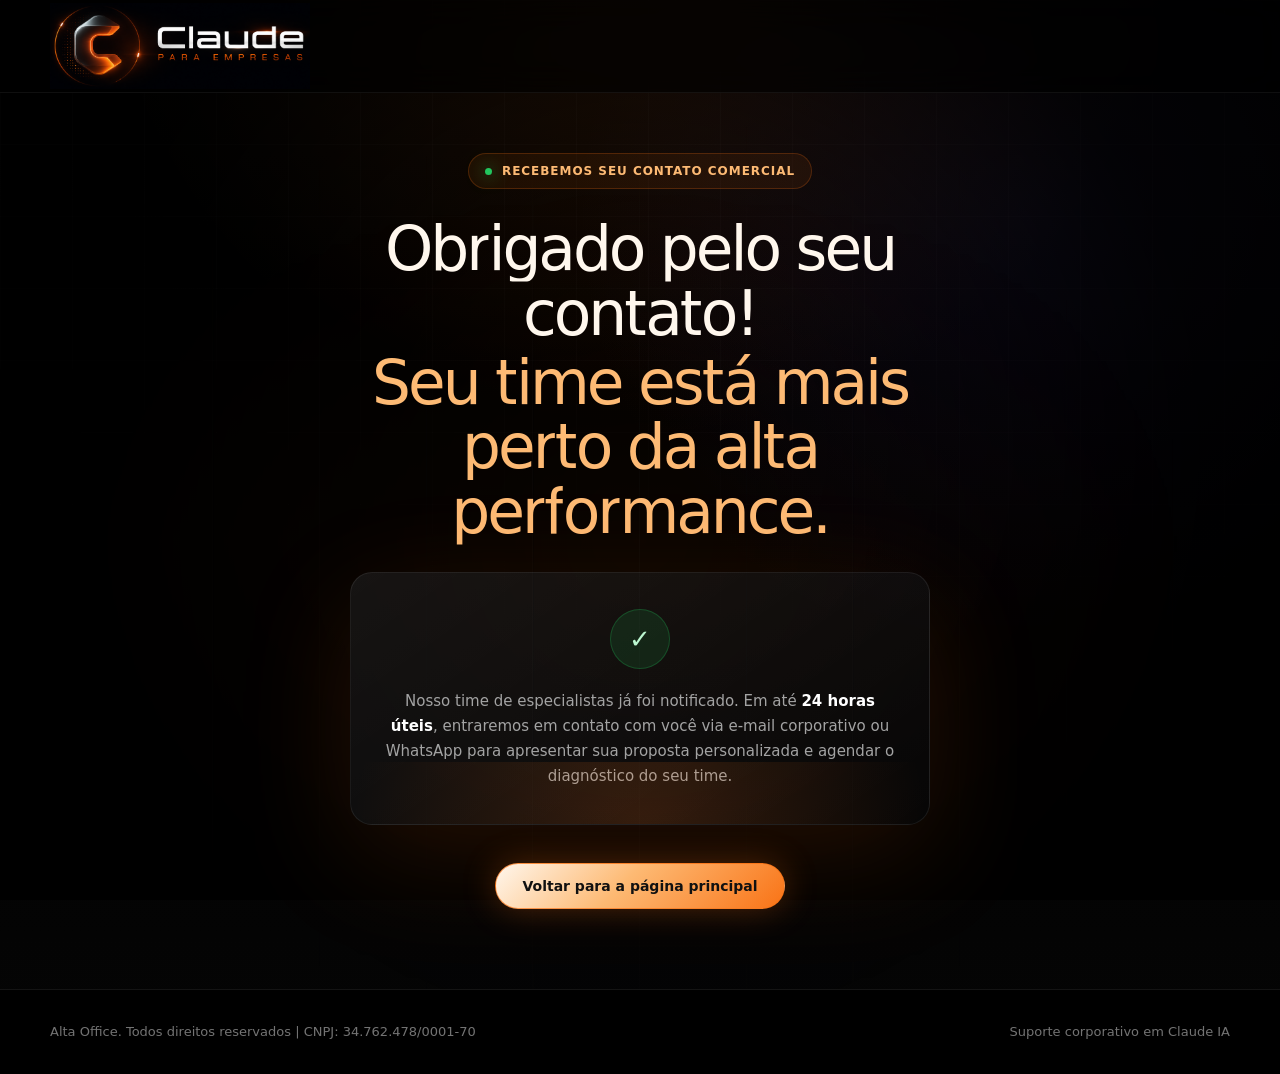
==== obrigado.html @ 801f6da3 "feat: mentoria landing page finalizada com dark mode e ajustes mobile" ====
<!DOCTYPE html>
<html lang="pt-BR">
<head>
  <!-- Google Tag Manager -->
  <script>(function(w,d,s,l,i){w[l]=w[l]||[];w[l].push({'gtm.start':
  new Date().getTime(),event:'gtm.js'});var f=d.getElementsByTagName(s)[0],
  j=d.createElement(s),dl=l!='dataLayer'?'&l='+l:'';j.async=true;j.src=
  'https://www.googletagmanager.com/gtm.js?id='+i+dl;f.parentNode.insertBefore(j,f);
  })(window,document,'script','dataLayer','GTM-MDLHX9NX');</script>
  <!-- End Google Tag Manager -->
  <meta charset="UTF-8" />
  <meta name="viewport" content="width=device-width, initial-scale=1.0" />
  <title>Obrigado! | Claude para Empresas</title>
  <meta name="description" content="Agradecemos pelas suas informações. Nosso time de especialistas entrará em contato em breve." />
  <style>
    :root {
      --bg: #000;
      --bg-soft: #050505;
      --panel: #0d0d0d;
      --panel-2: #141414;
      --line: rgba(255, 255, 255, 0.08);
      --line-strong: rgba(249, 115, 22, 0.28);
      --text: #fff7ed;
      --muted: #a3a3a3;
      --muted-2: #737373;
      --orange: #f97316;
      --orange-soft: #fdba74;
      --radius: 18px;
      --shadow: 0 30px 120px rgba(249, 115, 22, 0.14);
    }

    * { box-sizing: border-box; margin: 0; padding: 0; }
    html { scroll-behavior: smooth; }
    body {
      min-height: 100vh;
      background:
        radial-gradient(circle at 50% -10%, rgba(249, 115, 22, 0.20), transparent 34rem),
        radial-gradient(circle at 80% 20%, rgba(124, 106, 247, 0.12), transparent 28rem),
        linear-gradient(180deg, #050505 0%, #000 35%, #050505 100%);
      color: var(--text);
      font-family: Inter, ui-sans-serif, system-ui, -apple-system, BlinkMacSystemFont, "Segoe UI", sans-serif;
      line-height: 1.5;
      overflow-x: hidden;
      display: flex;
      flex-direction: column;
      justify-content: space-between;
    }

    body::before {
      content: "";
      position: fixed;
      inset: 0;
      z-index: -2;
      pointer-events: none;
      background-image:
        linear-gradient(rgba(255, 255, 255, 0.035) 1px, transparent 1px),
        linear-gradient(90deg, rgba(255, 255, 255, 0.035) 1px, transparent 1px);
      background-size: 72px 72px;
      mask-image: linear-gradient(to bottom, black, transparent 82%);
    }

    body::after {
      content: "";
      position: fixed;
      inset: 0;
      z-index: -1;
      pointer-events: none;
      background: radial-gradient(circle at center, transparent 0, rgba(0, 0, 0, 0.76) 72%);
    }

    a { color: inherit; text-decoration: none; }
    button { cursor: pointer; border: none; outline: none; }
    
    .shell { width: min(1180px, calc(100% - 40px)); margin: 0 auto; }

    .nav {
      border-bottom: 1px solid rgba(255, 255, 255, 0.06);
      background: rgba(0, 0, 0, 0.62);
      backdrop-filter: blur(18px);
      width: 100%;
    }
    .nav-inner {
      height: 92px;
      display: flex;
      align-items: center;
      justify-content: space-between;
      gap: 24px;
    }
    .brand {
      display: inline-flex;
      align-items: center;
      gap: 12px;
      font-weight: 650;
      letter-spacing: -0.02em;
    }
    .brand-logo {
      display: block;
      width: min(260px, 50vw);
      height: auto;
      object-fit: contain;
    }

    .btn {
      position: relative;
      overflow: hidden;
      isolation: isolate;
      min-height: 46px;
      display: inline-flex;
      align-items: center;
      justify-content: center;
      gap: 10px;
      border-radius: 999px;
      border: 1px solid rgba(255, 255, 255, 0.10);
      background: rgba(255, 255, 255, 0.05);
      color: #fff;
      padding: 0 26px;
      font-weight: 650;
      font-size: 14px;
      transition: transform 180ms ease, border-color 180ms ease, background 180ms ease, box-shadow 180ms ease;
    }
    @keyframes rotate-beam {
      from { transform: rotate(0deg); }
      to { transform: rotate(360deg); }
    }
    .btn::before {
      content: "";
      position: absolute;
      inset: 0;
      z-index: 1;
      opacity: 0;
      padding: 1px;
      border-radius: inherit;
      background: conic-gradient(from 0deg at 50% 50%, transparent 0deg, rgba(255, 255, 255, 0.55) 58deg, transparent 118deg);
      -webkit-mask: linear-gradient(#fff 0 0) content-box, linear-gradient(#fff 0 0);
      -webkit-mask-composite: xor;
      mask: linear-gradient(#fff 0 0) content-box, linear-gradient(#fff 0 0);
      mask-composite: exclude;
      pointer-events: none;
      transition: opacity 220ms ease;
      animation: rotate-beam 2.2s linear infinite;
    }
    .btn:hover::before { opacity: 1; }
    .btn:hover {
      transform: translateY(-2px);
      border-color: rgba(255, 255, 255, 0.22);
      background: rgba(255, 255, 255, 0.08);
    }
    .btn.primary {
      border-color: rgba(249, 115, 22, 0.72);
      color: #111;
      background: linear-gradient(135deg, #fff7ed, #fdba74 44%, #f97316);
      box-shadow: 0 0 34px rgba(249, 115, 22, 0.28);
    }
    .btn.primary:hover { box-shadow: 0 0 52px rgba(249, 115, 22, 0.42); }

    .thank-you-section {
      position: relative;
      flex-grow: 1;
      display: grid;
      place-items: center;
      padding: 60px 0 80px;
      overflow: hidden;
    }

    .hero-animation-grid {
      position: absolute;
      inset: 0;
      z-index: 0;
      display: grid;
      grid-template-columns: repeat(12, minmax(0, 1fr));
      pointer-events: none;
      opacity: 0.22;
      mask-image: radial-gradient(circle at 50% 50%, black, transparent 76%);
      -webkit-mask-image: radial-gradient(circle at 50% 50%, black, transparent 76%);
    }
    .bg-column {
      min-height: 100%;
      border-right: 1px solid rgba(255, 255, 255, 0.08);
      background: linear-gradient(180deg, rgba(249, 115, 22, 0), rgba(249, 115, 22, 0.18), rgba(124, 106, 247, 0.10));
      clip-path: inset(100% 0 0 0);
      transition: clip-path 1500ms cubic-bezier(0.65, 0, 0.35, 1);
    }
    .bg-column.active { clip-path: inset(0 0 0 0); }

    .content-wrapper {
      position: relative;
      z-index: 1;
      text-align: center;
      max-width: 780px;
      width: 100%;
      display: flex;
      flex-direction: column;
      align-items: center;
      gap: 28px;
    }

    .eyebrow {
      display: inline-flex;
      align-items: center;
      gap: 10px;
      color: var(--orange-soft);
      border: 1px solid rgba(249, 115, 22, 0.22);
      background: rgba(249, 115, 22, 0.08);
      border-radius: 999px;
      padding: 8px 16px;
      font-size: 12px;
      font-weight: 700;
      letter-spacing: 0.08em;
      text-transform: uppercase;
    }
    .eyebrow::before {
      content: "";
      width: 7px;
      height: 7px;
      border-radius: 50%;
      background: #22c55e;
      box-shadow: 0 0 18px #22c55e;
    }

    h1 {
      font-size: clamp(2.4rem, 4.8vw, 4.3rem);
      line-height: 1.05;
      font-weight: 500;
      letter-spacing: -0.05em;
      color: var(--text);
      max-width: 680px;
    }
    .gradient-text {
      display: block;
      margin-top: 0.08em;
      color: var(--orange-soft);
      background: none;
      -webkit-background-clip: initial;
      background-clip: initial;
    }
    .gradient-text .char { color: var(--orange-soft); }

    .char {
      display: inline-block;
      opacity: 0;
      transform: translateY(100%);
      clip-path: polygon(0 0, 100% 0, 100% 0, 0 0);
      transition: opacity 800ms cubic-bezier(0.16, 1, 0.3, 1), transform 800ms cubic-bezier(0.16, 1, 0.3, 1), clip-path 800ms cubic-bezier(0.16, 1, 0.3, 1);
    }
    .word { display: inline-block; white-space: nowrap; }
    .char.revealed {
      opacity: 1;
      transform: translateY(0);
      clip-path: polygon(0 0, 100% 0, 100% 100%, 0 100%);
    }

    .animate-on-scroll {
      opacity: 0.01;
      filter: blur(10px);
      transform: translateY(24px);
      transition: opacity 900ms cubic-bezier(0.25, 0.46, 0.45, 0.94), filter 900ms cubic-bezier(0.25, 0.46, 0.45, 0.94), transform 900ms cubic-bezier(0.25, 0.46, 0.45, 0.94);
    }
    .animate-on-scroll.in-view {
      opacity: 1;
      filter: blur(0);
      transform: translateY(0);
    }

    .info-card {
      position: relative;
      overflow: hidden;
      border: 1px solid rgba(255, 255, 255, 0.08);
      border-radius: 22px;
      padding: 36px 28px;
      background: linear-gradient(145deg, rgba(255, 255, 255, 0.075), rgba(255, 255, 255, 0.025));
      box-shadow: var(--shadow);
      max-width: 580px;
      width: 100%;
      transition: transform 180ms ease, border-color 180ms ease, background 180ms ease;
    }
    .info-card::before {
      content: "";
      position: absolute;
      inset: 0;
      z-index: 2;
      pointer-events: none;
      border-radius: inherit;
      opacity: 0;
      background: radial-gradient(720px circle at var(--mouse-x, 50%) var(--mouse-y, 50%), rgba(255, 255, 255, 0.08), transparent 42%);
      transition: opacity 400ms ease;
    }
    .info-card:hover::before { opacity: 1; }
    .info-card:hover {
      border-color: rgba(249, 115, 22, 0.32);
      background: linear-gradient(145deg, rgba(249, 115, 22, 0.10), rgba(255, 255, 255, 0.025));
    }
    .info-card::after {
      content: "";
      position: absolute;
      inset: auto -20% -35% -20%;
      height: 150px;
      background: radial-gradient(circle, rgba(249, 115, 22, 0.18), transparent 70%);
      pointer-events: none;
    }

    .success-mark {
      width: 60px;
      height: 60px;
      display: grid;
      place-items: center;
      margin: 0 auto 20px;
      border-radius: 50%;
      color: #bbf7d0;
      background: rgba(34, 197, 94, 0.12);
      border: 1px solid rgba(34, 197, 94, 0.25);
      font-size: 26px;
      font-weight: 800;
    }

    .info-card p {
      color: var(--muted);
      font-size: 15px;
      line-height: 1.65;
    }
    .info-card strong {
      color: #fff;
    }

    .actions {
      display: flex;
      flex-wrap: wrap;
      justify-content: center;
      gap: 14px;
      margin-top: 10px;
    }

    .footer {
      border-top: 1px solid var(--line);
      background: #000;
      padding: 32px 0;
      width: 100%;
    }
    .footer-inner {
      display: flex;
      justify-content: space-between;
      align-items: center;
      gap: 20px;
    }
    .footer p, .legal { color: var(--muted-2); font-size: 13px; }

    @media (max-width: 768px) {
      .footer-inner {
        flex-direction: column;
        text-align: center;
      }
      .hero-animation-grid { grid-template-columns: repeat(6, minmax(0, 1fr)); }
      .info-card { padding: 28px 20px; }
    }
  </style>
</head>
<body>
  <!-- Google Tag Manager (noscript) -->
  <noscript><iframe src="https://www.googletagmanager.com/ns.html?id=GTM-MDLHX9NX"
  height="0" width="0" style="display:none;visibility:hidden"></iframe></noscript>
  <!-- End Google Tag Manager (noscript) -->

  <nav class="nav">
    <div class="shell nav-inner">
      <a href="lp-oficial-empresas.html" class="brand" aria-label="Voltar para Claude para Empresas">
        <img class="brand-logo" src="assets/claude-empresas-logo.png" alt="Claude para Empresas" />
      </a>
    </div>
  </nav>

  <main class="thank-you-section">
    <div class="hero-animation-grid" id="bg-grid" aria-hidden="true"></div>
    <div class="shell content-wrapper">
      <span class="eyebrow">Recebemos seu contato comercial</span>
      <h1 id="hero-title">Obrigado pelo seu contato!<span class="gradient-text">Seu time está mais perto da alta performance.</span></h1>
      
      <div class="info-card animate-on-scroll">
        <div class="success-mark">✓</div>
        <p>
          Nosso time de especialistas já foi notificado. Em até <strong>24 horas úteis</strong>, entraremos em contato com você via e-mail corporativo ou WhatsApp para apresentar sua proposta personalizada e agendar o diagnóstico do seu time.
        </p>
      </div>

      <div class="actions animate-on-scroll">
        <a href="lp-oficial-empresas.html" class="btn primary">Voltar para a página principal</a>
      </div>
    </div>
  </main>

  <footer class="footer">
    <div class="shell footer-inner">
      <div class="legal">
        Alta Office. Todos direitos reservados | CNPJ: 34.762.478/0001-70
      </div>
      <p class="legal">Suporte corporativo em Claude IA</p>
    </div>
  </footer>

  <script>
    (function initThankYouPage() {
      const prefersReducedMotion = window.matchMedia("(prefers-reduced-motion: reduce)").matches;

      // 1. Column background stagger animation
      const bgGrid = document.getElementById("bg-grid");
      if (bgGrid) {
        const columnCount = window.innerWidth < 640 ? 6 : 12;
        for (let index = 0; index < columnCount; index += 1) {
          const column = document.createElement("div");
          column.className = "bg-column";
          bgGrid.appendChild(column);
          window.setTimeout(() => column.classList.add("active"), 120 + index * 90);
        }
      }

      // 2. Splitting hero title text for reveal animation
      const title = document.getElementById("hero-title");
      if (title) {
        let charIndex = 0;
        const splitTextNode = node => {
          const fragment = document.createDocumentFragment();
          node.textContent.split(/(\s+)/).forEach(token => {
            if (!token) return;
            if (/^\s+$/.test(token)) {
              fragment.appendChild(document.createTextNode(token));
              return;
            }
            const word = document.createElement("span");
            word.className = "word";
            token.split("").forEach(char => {
              const span = document.createElement("span");
              span.className = "char";
              span.textContent = char;
              span.style.transitionDelay = `${Math.min(charIndex * 24, 1200)}ms`;
              charIndex += 1;
              word.appendChild(span);
            });
            fragment.appendChild(word);
          });
          node.replaceWith(fragment);
        };

        const walker = document.createTreeWalker(title, NodeFilter.SHOW_TEXT);
        const textNodes = [];
        while (walker.nextNode()) textNodes.push(walker.currentNode);
        textNodes.forEach(splitTextNode);

        window.setTimeout(() => {
          title.querySelectorAll(".char").forEach(char => char.classList.add("revealed"));
        }, prefersReducedMotion ? 0 : 120);
      }

      // 3. Staggered animations for scroll/fade elements
      const animatedSelectors = [
        ".thank-you-section .eyebrow",
        ".info-card",
        ".actions",
        ".legal"
      ];
      const animatedElements = document.querySelectorAll(animatedSelectors.join(","));
      animatedElements.forEach((element, index) => {
        element.classList.add("animate-on-scroll");
        element.style.transitionDelay = `${Math.min((index % 4) * 100, 400)}ms`;
        element.classList.add("in-view"); // All in one fold, animate immediately
      });

      // 4. Flashlight pointer hover tracking
      const flashlightElements = document.querySelectorAll(".info-card");
      window.addEventListener("pointermove", event => {
        flashlightElements.forEach(element => {
          const rect = element.getBoundingClientRect();
          element.style.setProperty("--mouse-x", `${event.clientX - rect.left}px`);
          element.style.setProperty("--mouse-y", `${event.clientY - rect.top}px`);
        });
      }, { passive: true });
    })();
  </script>
</body>
</html>
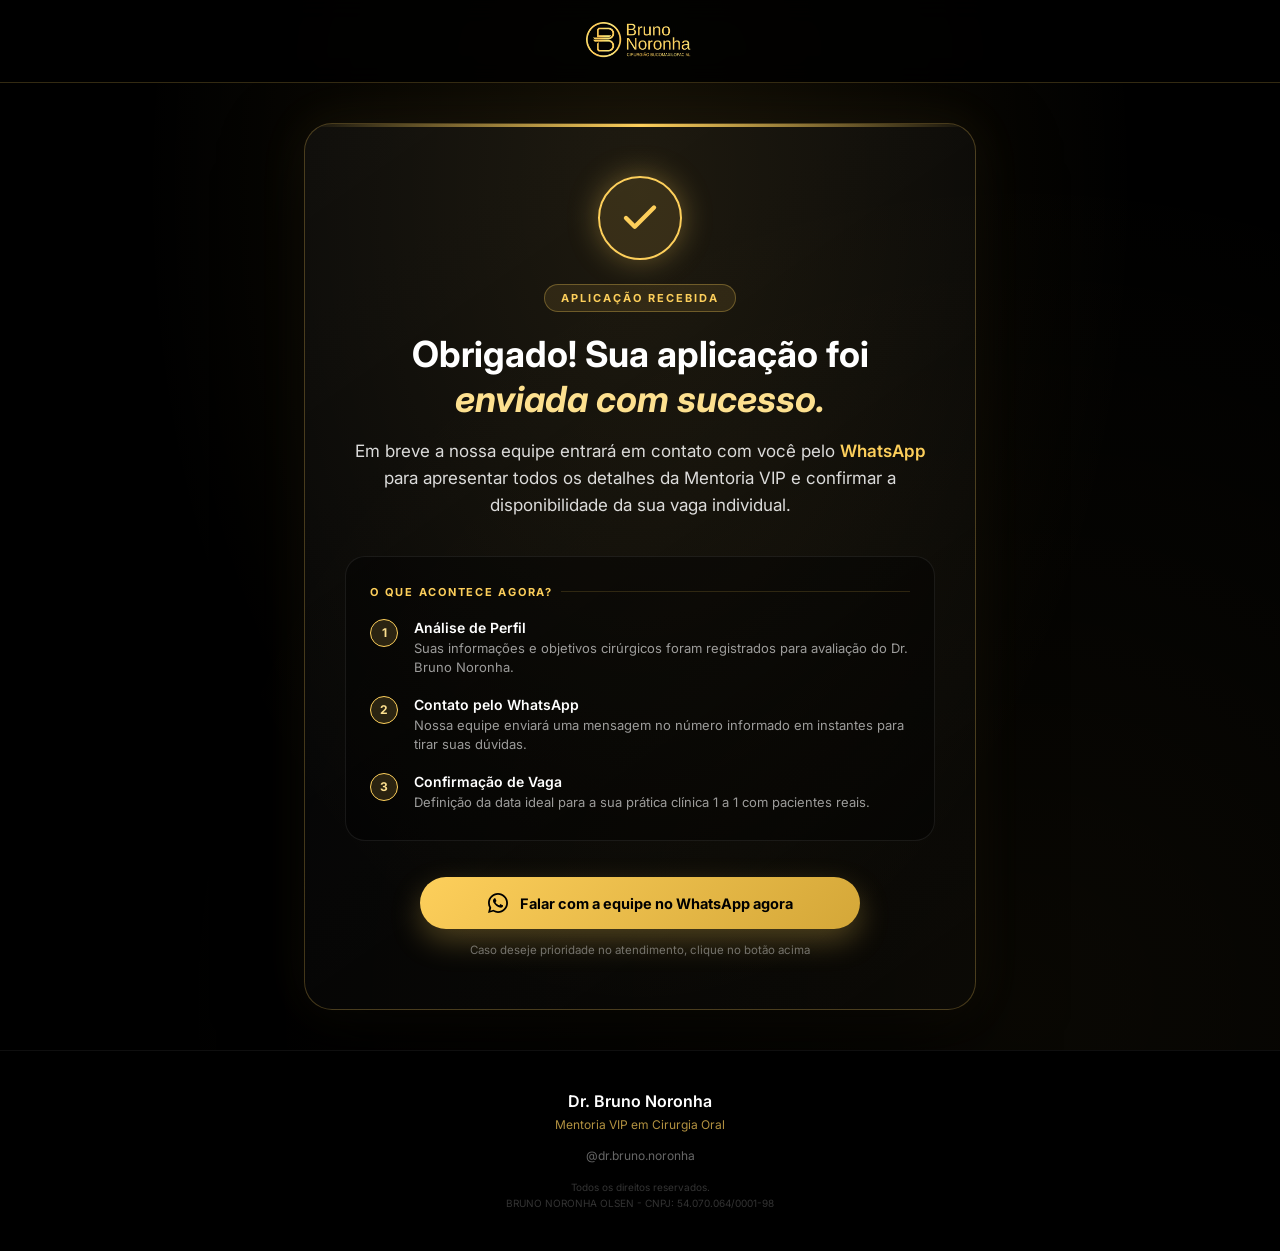
==== commit 3d358345: "feat: criar pagina de obrigado e redirecionar apos envio do formulario" ====
--- a/obrigado.html
+++ b/obrigado.html
@@ -1,477 +1,414 @@
 <!DOCTYPE html>
 <html lang="pt-BR">
 <head>
-  <!-- Google Tag Manager -->
-  <script>(function(w,d,s,l,i){w[l]=w[l]||[];w[l].push({'gtm.start':
-  new Date().getTime(),event:'gtm.js'});var f=d.getElementsByTagName(s)[0],
-  j=d.createElement(s),dl=l!='dataLayer'?'&l='+l:'';j.async=true;j.src=
-  'https://www.googletagmanager.com/gtm.js?id='+i+dl;f.parentNode.insertBefore(j,f);
-  })(window,document,'script','dataLayer','GTM-MDLHX9NX');</script>
-  <!-- End Google Tag Manager -->
-  <meta charset="UTF-8" />
-  <meta name="viewport" content="width=device-width, initial-scale=1.0" />
-  <title>Obrigado! | Claude para Empresas</title>
-  <meta name="description" content="Agradecemos pelas suas informações. Nosso time de especialistas entrará em contato em breve." />
-  <style>
-    :root {
-      --bg: #000;
-      --bg-soft: #050505;
-      --panel: #0d0d0d;
-      --panel-2: #141414;
-      --line: rgba(255, 255, 255, 0.08);
-      --line-strong: rgba(249, 115, 22, 0.28);
-      --text: #fff7ed;
-      --muted: #a3a3a3;
-      --muted-2: #737373;
-      --orange: #f97316;
-      --orange-soft: #fdba74;
-      --radius: 18px;
-      --shadow: 0 30px 120px rgba(249, 115, 22, 0.14);
-    }
-
-    * { box-sizing: border-box; margin: 0; padding: 0; }
-    html { scroll-behavior: smooth; }
-    body {
-      min-height: 100vh;
-      background:
-        radial-gradient(circle at 50% -10%, rgba(249, 115, 22, 0.20), transparent 34rem),
-        radial-gradient(circle at 80% 20%, rgba(124, 106, 247, 0.12), transparent 28rem),
-        linear-gradient(180deg, #050505 0%, #000 35%, #050505 100%);
-      color: var(--text);
-      font-family: Inter, ui-sans-serif, system-ui, -apple-system, BlinkMacSystemFont, "Segoe UI", sans-serif;
-      line-height: 1.5;
-      overflow-x: hidden;
-      display: flex;
-      flex-direction: column;
-      justify-content: space-between;
-    }
-
-    body::before {
-      content: "";
-      position: fixed;
-      inset: 0;
-      z-index: -2;
-      pointer-events: none;
-      background-image:
-        linear-gradient(rgba(255, 255, 255, 0.035) 1px, transparent 1px),
-        linear-gradient(90deg, rgba(255, 255, 255, 0.035) 1px, transparent 1px);
-      background-size: 72px 72px;
-      mask-image: linear-gradient(to bottom, black, transparent 82%);
-    }
-
-    body::after {
-      content: "";
-      position: fixed;
-      inset: 0;
-      z-index: -1;
-      pointer-events: none;
-      background: radial-gradient(circle at center, transparent 0, rgba(0, 0, 0, 0.76) 72%);
-    }
-
-    a { color: inherit; text-decoration: none; }
-    button { cursor: pointer; border: none; outline: none; }
-    
-    .shell { width: min(1180px, calc(100% - 40px)); margin: 0 auto; }
-
-    .nav {
-      border-bottom: 1px solid rgba(255, 255, 255, 0.06);
-      background: rgba(0, 0, 0, 0.62);
-      backdrop-filter: blur(18px);
-      width: 100%;
-    }
-    .nav-inner {
-      height: 92px;
-      display: flex;
-      align-items: center;
-      justify-content: space-between;
-      gap: 24px;
-    }
-    .brand {
-      display: inline-flex;
-      align-items: center;
-      gap: 12px;
-      font-weight: 650;
-      letter-spacing: -0.02em;
-    }
-    .brand-logo {
-      display: block;
-      width: min(260px, 50vw);
-      height: auto;
-      object-fit: contain;
-    }
-
-    .btn {
-      position: relative;
-      overflow: hidden;
-      isolation: isolate;
-      min-height: 46px;
-      display: inline-flex;
-      align-items: center;
-      justify-content: center;
-      gap: 10px;
-      border-radius: 999px;
-      border: 1px solid rgba(255, 255, 255, 0.10);
-      background: rgba(255, 255, 255, 0.05);
-      color: #fff;
-      padding: 0 26px;
-      font-weight: 650;
-      font-size: 14px;
-      transition: transform 180ms ease, border-color 180ms ease, background 180ms ease, box-shadow 180ms ease;
-    }
-    @keyframes rotate-beam {
-      from { transform: rotate(0deg); }
-      to { transform: rotate(360deg); }
-    }
-    .btn::before {
-      content: "";
-      position: absolute;
-      inset: 0;
-      z-index: 1;
-      opacity: 0;
-      padding: 1px;
-      border-radius: inherit;
-      background: conic-gradient(from 0deg at 50% 50%, transparent 0deg, rgba(255, 255, 255, 0.55) 58deg, transparent 118deg);
-      -webkit-mask: linear-gradient(#fff 0 0) content-box, linear-gradient(#fff 0 0);
-      -webkit-mask-composite: xor;
-      mask: linear-gradient(#fff 0 0) content-box, linear-gradient(#fff 0 0);
-      mask-composite: exclude;
-      pointer-events: none;
-      transition: opacity 220ms ease;
-      animation: rotate-beam 2.2s linear infinite;
-    }
-    .btn:hover::before { opacity: 1; }
-    .btn:hover {
-      transform: translateY(-2px);
-      border-color: rgba(255, 255, 255, 0.22);
-      background: rgba(255, 255, 255, 0.08);
-    }
-    .btn.primary {
-      border-color: rgba(249, 115, 22, 0.72);
-      color: #111;
-      background: linear-gradient(135deg, #fff7ed, #fdba74 44%, #f97316);
-      box-shadow: 0 0 34px rgba(249, 115, 22, 0.28);
-    }
-    .btn.primary:hover { box-shadow: 0 0 52px rgba(249, 115, 22, 0.42); }
-
-    .thank-you-section {
-      position: relative;
-      flex-grow: 1;
-      display: grid;
-      place-items: center;
-      padding: 60px 0 80px;
-      overflow: hidden;
-    }
-
-    .hero-animation-grid {
-      position: absolute;
-      inset: 0;
-      z-index: 0;
-      display: grid;
-      grid-template-columns: repeat(12, minmax(0, 1fr));
-      pointer-events: none;
-      opacity: 0.22;
-      mask-image: radial-gradient(circle at 50% 50%, black, transparent 76%);
-      -webkit-mask-image: radial-gradient(circle at 50% 50%, black, transparent 76%);
-    }
-    .bg-column {
-      min-height: 100%;
-      border-right: 1px solid rgba(255, 255, 255, 0.08);
-      background: linear-gradient(180deg, rgba(249, 115, 22, 0), rgba(249, 115, 22, 0.18), rgba(124, 106, 247, 0.10));
-      clip-path: inset(100% 0 0 0);
-      transition: clip-path 1500ms cubic-bezier(0.65, 0, 0.35, 1);
-    }
-    .bg-column.active { clip-path: inset(0 0 0 0); }
-
-    .content-wrapper {
-      position: relative;
-      z-index: 1;
-      text-align: center;
-      max-width: 780px;
-      width: 100%;
-      display: flex;
-      flex-direction: column;
-      align-items: center;
-      gap: 28px;
-    }
-
-    .eyebrow {
-      display: inline-flex;
-      align-items: center;
-      gap: 10px;
-      color: var(--orange-soft);
-      border: 1px solid rgba(249, 115, 22, 0.22);
-      background: rgba(249, 115, 22, 0.08);
-      border-radius: 999px;
-      padding: 8px 16px;
-      font-size: 12px;
-      font-weight: 700;
-      letter-spacing: 0.08em;
-      text-transform: uppercase;
-    }
-    .eyebrow::before {
-      content: "";
-      width: 7px;
-      height: 7px;
-      border-radius: 50%;
-      background: #22c55e;
-      box-shadow: 0 0 18px #22c55e;
-    }
-
-    h1 {
-      font-size: clamp(2.4rem, 4.8vw, 4.3rem);
-      line-height: 1.05;
-      font-weight: 500;
-      letter-spacing: -0.05em;
-      color: var(--text);
-      max-width: 680px;
-    }
-    .gradient-text {
-      display: block;
-      margin-top: 0.08em;
-      color: var(--orange-soft);
-      background: none;
-      -webkit-background-clip: initial;
-      background-clip: initial;
-    }
-    .gradient-text .char { color: var(--orange-soft); }
-
-    .char {
-      display: inline-block;
-      opacity: 0;
-      transform: translateY(100%);
-      clip-path: polygon(0 0, 100% 0, 100% 0, 0 0);
-      transition: opacity 800ms cubic-bezier(0.16, 1, 0.3, 1), transform 800ms cubic-bezier(0.16, 1, 0.3, 1), clip-path 800ms cubic-bezier(0.16, 1, 0.3, 1);
-    }
-    .word { display: inline-block; white-space: nowrap; }
-    .char.revealed {
-      opacity: 1;
-      transform: translateY(0);
-      clip-path: polygon(0 0, 100% 0, 100% 100%, 0 100%);
-    }
-
-    .animate-on-scroll {
-      opacity: 0.01;
-      filter: blur(10px);
-      transform: translateY(24px);
-      transition: opacity 900ms cubic-bezier(0.25, 0.46, 0.45, 0.94), filter 900ms cubic-bezier(0.25, 0.46, 0.45, 0.94), transform 900ms cubic-bezier(0.25, 0.46, 0.45, 0.94);
-    }
-    .animate-on-scroll.in-view {
-      opacity: 1;
-      filter: blur(0);
-      transform: translateY(0);
-    }
-
-    .info-card {
-      position: relative;
-      overflow: hidden;
-      border: 1px solid rgba(255, 255, 255, 0.08);
-      border-radius: 22px;
-      padding: 36px 28px;
-      background: linear-gradient(145deg, rgba(255, 255, 255, 0.075), rgba(255, 255, 255, 0.025));
-      box-shadow: var(--shadow);
-      max-width: 580px;
-      width: 100%;
-      transition: transform 180ms ease, border-color 180ms ease, background 180ms ease;
-    }
-    .info-card::before {
-      content: "";
-      position: absolute;
-      inset: 0;
-      z-index: 2;
-      pointer-events: none;
-      border-radius: inherit;
-      opacity: 0;
-      background: radial-gradient(720px circle at var(--mouse-x, 50%) var(--mouse-y, 50%), rgba(255, 255, 255, 0.08), transparent 42%);
-      transition: opacity 400ms ease;
-    }
-    .info-card:hover::before { opacity: 1; }
-    .info-card:hover {
-      border-color: rgba(249, 115, 22, 0.32);
-      background: linear-gradient(145deg, rgba(249, 115, 22, 0.10), rgba(255, 255, 255, 0.025));
-    }
-    .info-card::after {
-      content: "";
-      position: absolute;
-      inset: auto -20% -35% -20%;
-      height: 150px;
-      background: radial-gradient(circle, rgba(249, 115, 22, 0.18), transparent 70%);
-      pointer-events: none;
-    }
-
-    .success-mark {
-      width: 60px;
-      height: 60px;
-      display: grid;
-      place-items: center;
-      margin: 0 auto 20px;
-      border-radius: 50%;
-      color: #bbf7d0;
-      background: rgba(34, 197, 94, 0.12);
-      border: 1px solid rgba(34, 197, 94, 0.25);
-      font-size: 26px;
-      font-weight: 800;
-    }
-
-    .info-card p {
-      color: var(--muted);
-      font-size: 15px;
-      line-height: 1.65;
-    }
-    .info-card strong {
-      color: #fff;
-    }
-
-    .actions {
-      display: flex;
-      flex-wrap: wrap;
-      justify-content: center;
-      gap: 14px;
-      margin-top: 10px;
-    }
-
-    .footer {
-      border-top: 1px solid var(--line);
-      background: #000;
-      padding: 32px 0;
-      width: 100%;
-    }
-    .footer-inner {
-      display: flex;
-      justify-content: space-between;
-      align-items: center;
-      gap: 20px;
-    }
-    .footer p, .legal { color: var(--muted-2); font-size: 13px; }
-
-    @media (max-width: 768px) {
-      .footer-inner {
-        flex-direction: column;
-        text-align: center;
-      }
-      .hero-animation-grid { grid-template-columns: repeat(6, minmax(0, 1fr)); }
-      .info-card { padding: 28px 20px; }
-    }
-  </style>
+<meta charset="UTF-8">
+<meta name="viewport" content="width=device-width, initial-scale=1.0">
+<title>Aplicação Recebida — Mentoria VIP | Dr. Bruno Noronha</title>
+<meta name="robots" content="noindex, nofollow">
+
+<!-- Fonts -->
+<link rel="preconnect" href="https://fonts.googleapis.com">
+<link rel="preconnect" href="https://fonts.gstatic.com" crossorigin>
+<link rel="preload" as="style" href="https://fonts.googleapis.com/css2?family=Inter:wght@300;400;500;600;700;800&display=swap">
+<link href="https://fonts.googleapis.com/css2?family=Inter:wght@300;400;500;600;700;800&display=swap" rel="stylesheet" media="print" onload="this.media='all'">
+<noscript><link href="https://fonts.googleapis.com/css2?family=Inter:wght@300;400;500;600;700;800&display=swap" rel="stylesheet"></noscript>
+
+<style>
+  *, *::before, *::after { margin: 0; padding: 0; box-sizing: border-box; }
+
+  :root {
+    --navy: #000000;
+    --navy-mid: #0d0d0d;
+    --gold: #FDCF5B;
+    --gold-light: #FDE08F;
+    --gold-pale: #FEF4DB;
+    --white: #FFFFFF;
+    --font-display: 'Inter', ui-sans-serif, system-ui, sans-serif;
+    --font-body: 'Inter', ui-sans-serif, system-ui, sans-serif;
+  }
+
+  html, body {
+    background: #000000;
+    color: var(--white);
+    font-family: var(--font-body);
+    min-height: 100vh;
+    display: flex;
+    flex-direction: column;
+    justify-content: space-between;
+    overflow-x: hidden;
+    position: relative;
+  }
+
+  /* Efeitos de fundo sutis em degradê dourado */
+  .bg-glow {
+    position: absolute;
+    inset: 0;
+    pointer-events: none;
+    z-index: 0;
+    background: 
+      radial-gradient(ellipse at 50% 15%, rgba(253, 207, 91, 0.09) 0%, transparent 55%),
+      radial-gradient(ellipse at 80% 80%, rgba(253, 207, 91, 0.04) 0%, transparent 60%);
+  }
+
+  /* NAV */
+  nav {
+    position: relative;
+    z-index: 10;
+    padding: 22px 32px;
+    display: flex;
+    justify-content: center;
+    align-items: center;
+    border-bottom: 1px solid rgba(253, 207, 91, 0.2);
+    background: rgba(0, 0, 0, 0.85);
+    backdrop-filter: blur(12px);
+    -webkit-backdrop-filter: blur(12px);
+  }
+  nav .brand {
+    height: 38px;
+    width: auto;
+    object-fit: contain;
+    display: block;
+  }
+
+  /* CONTAINER PRINCIPAL */
+  main {
+    position: relative;
+    z-index: 1;
+    width: 100%;
+    max-width: 720px;
+    margin: 40px auto;
+    padding: 0 24px;
+    text-align: center;
+  }
+
+  /* CARD PRINCIPAL */
+  .card-obrigado {
+    background: linear-gradient(145deg, rgba(255, 255, 255, 0.04) 0%, rgba(255, 255, 255, 0.01) 100%);
+    border: 1px solid rgba(253, 207, 91, 0.25);
+    border-radius: 28px;
+    padding: 52px 40px;
+    box-shadow: 0 30px 80px rgba(0, 0, 0, 0.7), 0 0 50px rgba(253, 207, 91, 0.08);
+    position: relative;
+    overflow: hidden;
+  }
+
+  .card-obrigado::before {
+    content: '';
+    position: absolute;
+    top: 0; left: 0; right: 0;
+    height: 3px;
+    background: linear-gradient(90deg, transparent, var(--gold) 50%, transparent);
+  }
+
+  /* ÍCONE DE SUCESSO ANIMADO */
+  .icon-wrap {
+    width: 84px; height: 84px;
+    margin: 0 auto 24px;
+    border-radius: 50%;
+    background: rgba(253, 207, 91, 0.12);
+    border: 2px solid var(--gold);
+    display: flex;
+    align-items: center;
+    justify-content: center;
+    box-shadow: 0 0 30px rgba(253, 207, 91, 0.35);
+    animation: pulse 2.5s infinite;
+  }
+  .icon-wrap svg {
+    width: 42px; height: 42px;
+    stroke: var(--gold);
+    stroke-width: 2.5;
+    fill: none;
+    stroke-linecap: round;
+    stroke-linejoin: round;
+  }
+
+  @keyframes pulse {
+    0%, 100% { transform: scale(1); box-shadow: 0 0 30px rgba(253, 207, 91, 0.35); }
+    50% { transform: scale(1.05); box-shadow: 0 0 45px rgba(253, 207, 91, 0.55); }
+  }
+
+  /* BADGE */
+  .status-badge {
+    display: inline-block;
+    font-size: 11px;
+    font-weight: 700;
+    letter-spacing: 0.18em;
+    text-transform: uppercase;
+    color: var(--gold);
+    background: rgba(253, 207, 91, 0.1);
+    border: 1px solid rgba(253, 207, 91, 0.3);
+    padding: 6px 16px;
+    border-radius: 999px;
+    margin-bottom: 20px;
+  }
+
+  /* TÍTULOS */
+  h1 {
+    font-family: var(--font-display);
+    font-size: clamp(26px, 4.5vw, 36px);
+    font-weight: 700;
+    color: #ffffff;
+    line-height: 1.25;
+    margin-bottom: 16px;
+  }
+  h1 em {
+    font-style: italic;
+    color: var(--gold-light);
+  }
+
+  .lead-message {
+    font-size: clamp(15px, 2vw, 17px);
+    color: rgba(255, 255, 255, 0.85);
+    line-height: 1.6;
+    max-width: 580px;
+    margin: 0 auto 36px;
+  }
+
+  .highlight-contact {
+    display: inline-block;
+    color: var(--gold);
+    font-weight: 600;
+  }
+
+  /* LINHA DE ETAPAS / PRÓXIMOS PASSOS */
+  .steps-box {
+    background: rgba(0, 0, 0, 0.4);
+    border: 1px solid rgba(255, 255, 255, 0.08);
+    border-radius: 20px;
+    padding: 28px 24px;
+    text-align: left;
+    margin-bottom: 36px;
+  }
+  .steps-header {
+    font-size: 11px;
+    font-weight: 700;
+    letter-spacing: 0.16em;
+    text-transform: uppercase;
+    color: var(--gold);
+    margin-bottom: 20px;
+    display: flex;
+    align-items: center;
+    gap: 8px;
+  }
+  .steps-header::after {
+    content: '';
+    flex: 1;
+    height: 1px;
+    background: rgba(253, 207, 91, 0.15);
+  }
+  .step-item {
+    display: flex;
+    align-items: flex-start;
+    gap: 16px;
+    margin-bottom: 18px;
+  }
+  .step-item:last-child { margin-bottom: 0; }
+  .step-number {
+    width: 28px; height: 28px;
+    border-radius: 50%;
+    background: rgba(253, 207, 91, 0.15);
+    border: 1px solid var(--gold);
+    color: var(--gold-light);
+    font-size: 12px;
+    font-weight: 700;
+    display: flex;
+    align-items: center;
+    justify-content: center;
+    flex-shrink: 0;
+  }
+  .step-content {
+    flex: 1;
+  }
+  .step-title {
+    font-size: 14px;
+    font-weight: 600;
+    color: #ffffff;
+    margin-bottom: 3px;
+  }
+  .step-desc {
+    font-size: 13px;
+    color: rgba(255, 255, 255, 0.6);
+    line-height: 1.5;
+  }
+
+  /* BOTÃO ACELERAR WHATSAPP */
+  .btn-wpp-urgent {
+    display: inline-flex;
+    align-items: center;
+    justify-content: center;
+    gap: 12px;
+    background: linear-gradient(135deg, var(--gold) 0%, #D4A738 100%);
+    color: #000000;
+    text-decoration: none;
+    font-size: 14.5px;
+    font-weight: 700;
+    padding: 16px 32px;
+    border-radius: 999px;
+    transition: all 0.3s ease;
+    box-shadow: 0 12px 30px rgba(253, 207, 91, 0.28);
+    width: 100%;
+    max-width: 440px;
+    margin: 0 auto;
+  }
+  .btn-wpp-urgent:hover {
+    background: linear-gradient(135deg, var(--gold-light) 0%, var(--gold) 100%);
+    transform: translateY(-2px);
+    box-shadow: 0 16px 40px rgba(253, 207, 91, 0.45);
+  }
+  .btn-wpp-urgent svg {
+    width: 20px; height: 20px;
+    fill: #000000;
+    flex-shrink: 0;
+  }
+
+  .btn-subtitle {
+    display: block;
+    font-size: 11.5px;
+    color: rgba(255, 255, 255, 0.4);
+    margin-top: 14px;
+  }
+
+  /* FOOTER */
+  footer {
+    position: relative;
+    z-index: 10;
+    padding: 40px 24px;
+    text-align: center;
+    border-top: 1px solid rgba(255, 255, 255, 0.06);
+    background: #000000;
+  }
+  .footer-brand {
+    font-family: var(--font-display);
+    font-size: 16px;
+    font-weight: 600;
+    color: #ffffff;
+    margin-bottom: 6px;
+  }
+  .footer-sub {
+    font-size: 12px;
+    color: rgba(253, 207, 91, 0.7);
+    margin-bottom: 12px;
+  }
+  .footer-insta {
+    display: inline-block;
+    font-size: 12px;
+    color: rgba(255, 255, 255, 0.4);
+    text-decoration: none;
+    transition: color 0.3s;
+    margin-bottom: 16px;
+  }
+  .footer-insta:hover { color: var(--gold-light); }
+  .footer-legal {
+    font-size: 10px;
+    color: rgba(255, 255, 255, 0.2);
+    line-height: 1.6;
+  }
+
+  @media (max-width: 600px) {
+    main { margin: 24px auto; padding: 0 16px; }
+    .card-obrigado { padding: 36px 20px; border-radius: 20px; }
+    .steps-box { padding: 20px 16px; }
+    .btn-wpp-urgent { font-size: 13.5px; padding: 14px 20px; }
+  }
+</style>
 </head>
 <body>
-  <!-- Google Tag Manager (noscript) -->
-  <noscript><iframe src="https://www.googletagmanager.com/ns.html?id=GTM-MDLHX9NX"
-  height="0" width="0" style="display:none;visibility:hidden"></iframe></noscript>
-  <!-- End Google Tag Manager (noscript) -->
-
-  <nav class="nav">
-    <div class="shell nav-inner">
-      <a href="lp-oficial-empresas.html" class="brand" aria-label="Voltar para Claude para Empresas">
-        <img class="brand-logo" src="assets/claude-empresas-logo.png" alt="Claude para Empresas" />
-      </a>
+
+<div class="bg-glow"></div>
+
+<!-- NAV -->
+<nav>
+  <picture>
+    <source srcset="logobruno.webp" type="image/webp">
+    <img src="logobruno.png" alt="Dr. Bruno Noronha" class="brand" width="120" height="38">
+  </picture>
+</nav>
+
+<!-- CONTEÚDO PRINCIPAL -->
+<main>
+  <div class="card-obrigado">
+    
+    <div class="icon-wrap">
+      <svg viewBox="0 0 24 24">
+        <polyline points="20 6 9 17 4 12"></polyline>
+      </svg>
     </div>
-  </nav>
-
-  <main class="thank-you-section">
-    <div class="hero-animation-grid" id="bg-grid" aria-hidden="true"></div>
-    <div class="shell content-wrapper">
-      <span class="eyebrow">Recebemos seu contato comercial</span>
-      <h1 id="hero-title">Obrigado pelo seu contato!<span class="gradient-text">Seu time está mais perto da alta performance.</span></h1>
+
+    <div class="status-badge">Aplicação Recebida</div>
+
+    <h1>Obrigado! Sua aplicação foi <br><em>enviada com sucesso.</em></h1>
+    
+    <p class="lead-message" id="personalized-msg">
+      Em breve a nossa equipe entrará em contato com você pelo <span class="highlight-contact">WhatsApp</span> para apresentar todos os detalhes da Mentoria VIP e confirmar a disponibilidade da sua vaga individual.
+    </p>
+
+    <!-- ETAPAS -->
+    <div class="steps-box">
+      <div class="steps-header">O que acontece agora?</div>
       
-      <div class="info-card animate-on-scroll">
-        <div class="success-mark">✓</div>
-        <p>
-          Nosso time de especialistas já foi notificado. Em até <strong>24 horas úteis</strong>, entraremos em contato com você via e-mail corporativo ou WhatsApp para apresentar sua proposta personalizada e agendar o diagnóstico do seu time.
-        </p>
+      <div class="step-item">
+        <div class="step-number">1</div>
+        <div class="step-content">
+          <div class="step-title">Análise de Perfil</div>
+          <div class="step-desc">Suas informações e objetivos cirúrgicos foram registrados para avaliação do Dr. Bruno Noronha.</div>
+        </div>
       </div>
 
-      <div class="actions animate-on-scroll">
-        <a href="lp-oficial-empresas.html" class="btn primary">Voltar para a página principal</a>
+      <div class="step-item">
+        <div class="step-number">2</div>
+        <div class="step-content">
+          <div class="step-title">Contato pelo WhatsApp</div>
+          <div class="step-desc">Nossa equipe enviará uma mensagem no número informado em instantes para tirar suas dúvidas.</div>
+        </div>
+      </div>
+
+      <div class="step-item">
+        <div class="step-number">3</div>
+        <div class="step-content">
+          <div class="step-title">Confirmação de Vaga</div>
+          <div class="step-desc">Definição da data ideal para a sua prática clínica 1 a 1 com pacientes reais.</div>
+        </div>
       </div>
     </div>
-  </main>
-
-  <footer class="footer">
-    <div class="shell footer-inner">
-      <div class="legal">
-        Alta Office. Todos direitos reservados | CNPJ: 34.762.478/0001-70
-      </div>
-      <p class="legal">Suporte corporativo em Claude IA</p>
+
+    <!-- BOTÃO DE CONTATO DIRETO -->
+    <div>
+      <a id="btn-direct-wpp" href="https://wa.me/556681036769?text=Ol%C3%A1,%20Dr.%20Bruno!%20Acabei%20de%20enviar%20minha%20aplica%C3%A7%C3%A3o%20pela%20p%C3%A1gina%20e%20gostaria%20de%20adiantar%20meu%20atendimento." class="btn-wpp-urgent" target="_blank">
+        <svg viewBox="0 0 24 24"><path d="M17.472 14.382c-.297-.149-1.758-.867-2.03-.967-.273-.099-.471-.148-.67.15-.197.297-.767.966-.94 1.164-.173.199-.347.223-.644.075-.297-.15-1.255-.463-2.39-1.475-.883-.788-1.48-1.761-1.653-2.059-.173-.297-.018-.458.13-.606.134-.133.298-.347.446-.52.149-.174.198-.298.298-.497.099-.198.05-.371-.025-.52-.075-.149-.669-1.612-.916-2.207-.242-.579-.487-.5-.669-.51-.173-.008-.371-.01-.57-.01-.198 0-.52.074-.792.372-.272.297-1.04 1.016-1.04 2.479 0 1.462 1.065 2.875 1.213 3.074.149.198 2.096 3.2 5.077 4.487.709.306 1.262.489 1.694.625.712.227 1.36.195 1.871.118.571-.085 1.758-.719 2.006-1.413.248-.694.248-1.289.173-1.413-.074-.124-.272-.198-.57-.347z"/><path d="M12 0C5.373 0 0 5.373 0 12c0 2.124.554 4.118 1.523 5.848L.057 23.998l6.304-1.654A11.945 11.945 0 0012 24c6.627 0 12-5.373 12-12S18.627 0 12 0zm0 21.818a9.794 9.794 0 01-5.003-1.371l-.36-.214-3.733.979 1-3.643-.234-.373A9.755 9.755 0 012.182 12C2.182 6.57 6.57 2.182 12 2.182c5.43 0 9.818 4.388 9.818 9.818 0 5.43-4.388 9.818-9.818 9.818z"/></svg>
+        Falar com a equipe no WhatsApp agora
+      </a>
+      <span class="btn-subtitle">Caso deseje prioridade no atendimento, clique no botão acima</span>
     </div>
-  </footer>
-
-  <script>
-    (function initThankYouPage() {
-      const prefersReducedMotion = window.matchMedia("(prefers-reduced-motion: reduce)").matches;
-
-      // 1. Column background stagger animation
-      const bgGrid = document.getElementById("bg-grid");
-      if (bgGrid) {
-        const columnCount = window.innerWidth < 640 ? 6 : 12;
-        for (let index = 0; index < columnCount; index += 1) {
-          const column = document.createElement("div");
-          column.className = "bg-column";
-          bgGrid.appendChild(column);
-          window.setTimeout(() => column.classList.add("active"), 120 + index * 90);
-        }
+
+  </div>
+</main>
+
+<!-- FOOTER -->
+<footer>
+  <div class="footer-brand">Dr. Bruno Noronha</div>
+  <div class="footer-sub">Mentoria VIP em Cirurgia Oral</div>
+  <a href="https://instagram.com/dr.bruno.noronha" class="footer-insta" target="_blank">@dr.bruno.noronha</a>
+  <div class="footer-legal">Todos os direitos reservados.<br>BRUNO NORONHA OLSEN - CNPJ: 54.070.064/0001-98</div>
+</footer>
+
+<script>
+  // Personalização da mensagem caso haja o nome na URL (ex.: obrigado.html?nome=Carlos)
+  (function() {
+    const params = new URLSearchParams(window.location.search);
+    const nome = params.get('nome');
+    if (nome) {
+      const msgEl = document.getElementById('personalized-msg');
+      if (msgEl) {
+        msgEl.innerHTML = `Olá, <strong>${nome}</strong>! Em breve a nossa equipe entrará em contato com você pelo <span class="highlight-contact">WhatsApp</span> para apresentar todos os detalhes da Mentoria VIP e confirmar a disponibilidade da sua vaga individual.`;
       }
-
-      // 2. Splitting hero title text for reveal animation
-      const title = document.getElementById("hero-title");
-      if (title) {
-        let charIndex = 0;
-        const splitTextNode = node => {
-          const fragment = document.createDocumentFragment();
-          node.textContent.split(/(\s+)/).forEach(token => {
-            if (!token) return;
-            if (/^\s+$/.test(token)) {
-              fragment.appendChild(document.createTextNode(token));
-              return;
-            }
-            const word = document.createElement("span");
-            word.className = "word";
-            token.split("").forEach(char => {
-              const span = document.createElement("span");
-              span.className = "char";
-              span.textContent = char;
-              span.style.transitionDelay = `${Math.min(charIndex * 24, 1200)}ms`;
-              charIndex += 1;
-              word.appendChild(span);
-            });
-            fragment.appendChild(word);
-          });
-          node.replaceWith(fragment);
-        };
-
-        const walker = document.createTreeWalker(title, NodeFilter.SHOW_TEXT);
-        const textNodes = [];
-        while (walker.nextNode()) textNodes.push(walker.currentNode);
-        textNodes.forEach(splitTextNode);
-
-        window.setTimeout(() => {
-          title.querySelectorAll(".char").forEach(char => char.classList.add("revealed"));
-        }, prefersReducedMotion ? 0 : 120);
+      const wppBtn = document.getElementById('btn-direct-wpp');
+      if (wppBtn) {
+        const customMsg = `Olá, Dr. Bruno! Sou ${nome}, acabei de enviar minha aplicação pela página e gostaria de adiantar meu atendimento para a Mentoria VIP.`;
+        wppBtn.href = `https://wa.me/556681036769?text=${encodeURIComponent(customMsg)}`;
       }
-
-      // 3. Staggered animations for scroll/fade elements
-      const animatedSelectors = [
-        ".thank-you-section .eyebrow",
-        ".info-card",
-        ".actions",
-        ".legal"
-      ];
-      const animatedElements = document.querySelectorAll(animatedSelectors.join(","));
-      animatedElements.forEach((element, index) => {
-        element.classList.add("animate-on-scroll");
-        element.style.transitionDelay = `${Math.min((index % 4) * 100, 400)}ms`;
-        element.classList.add("in-view"); // All in one fold, animate immediately
-      });
-
-      // 4. Flashlight pointer hover tracking
-      const flashlightElements = document.querySelectorAll(".info-card");
-      window.addEventListener("pointermove", event => {
-        flashlightElements.forEach(element => {
-          const rect = element.getBoundingClientRect();
-          element.style.setProperty("--mouse-x", `${event.clientX - rect.left}px`);
-          element.style.setProperty("--mouse-y", `${event.clientY - rect.top}px`);
-        });
-      }, { passive: true });
-    })();
-  </script>
+    }
+  })();
+</script>
+
 </body>
 </html>
